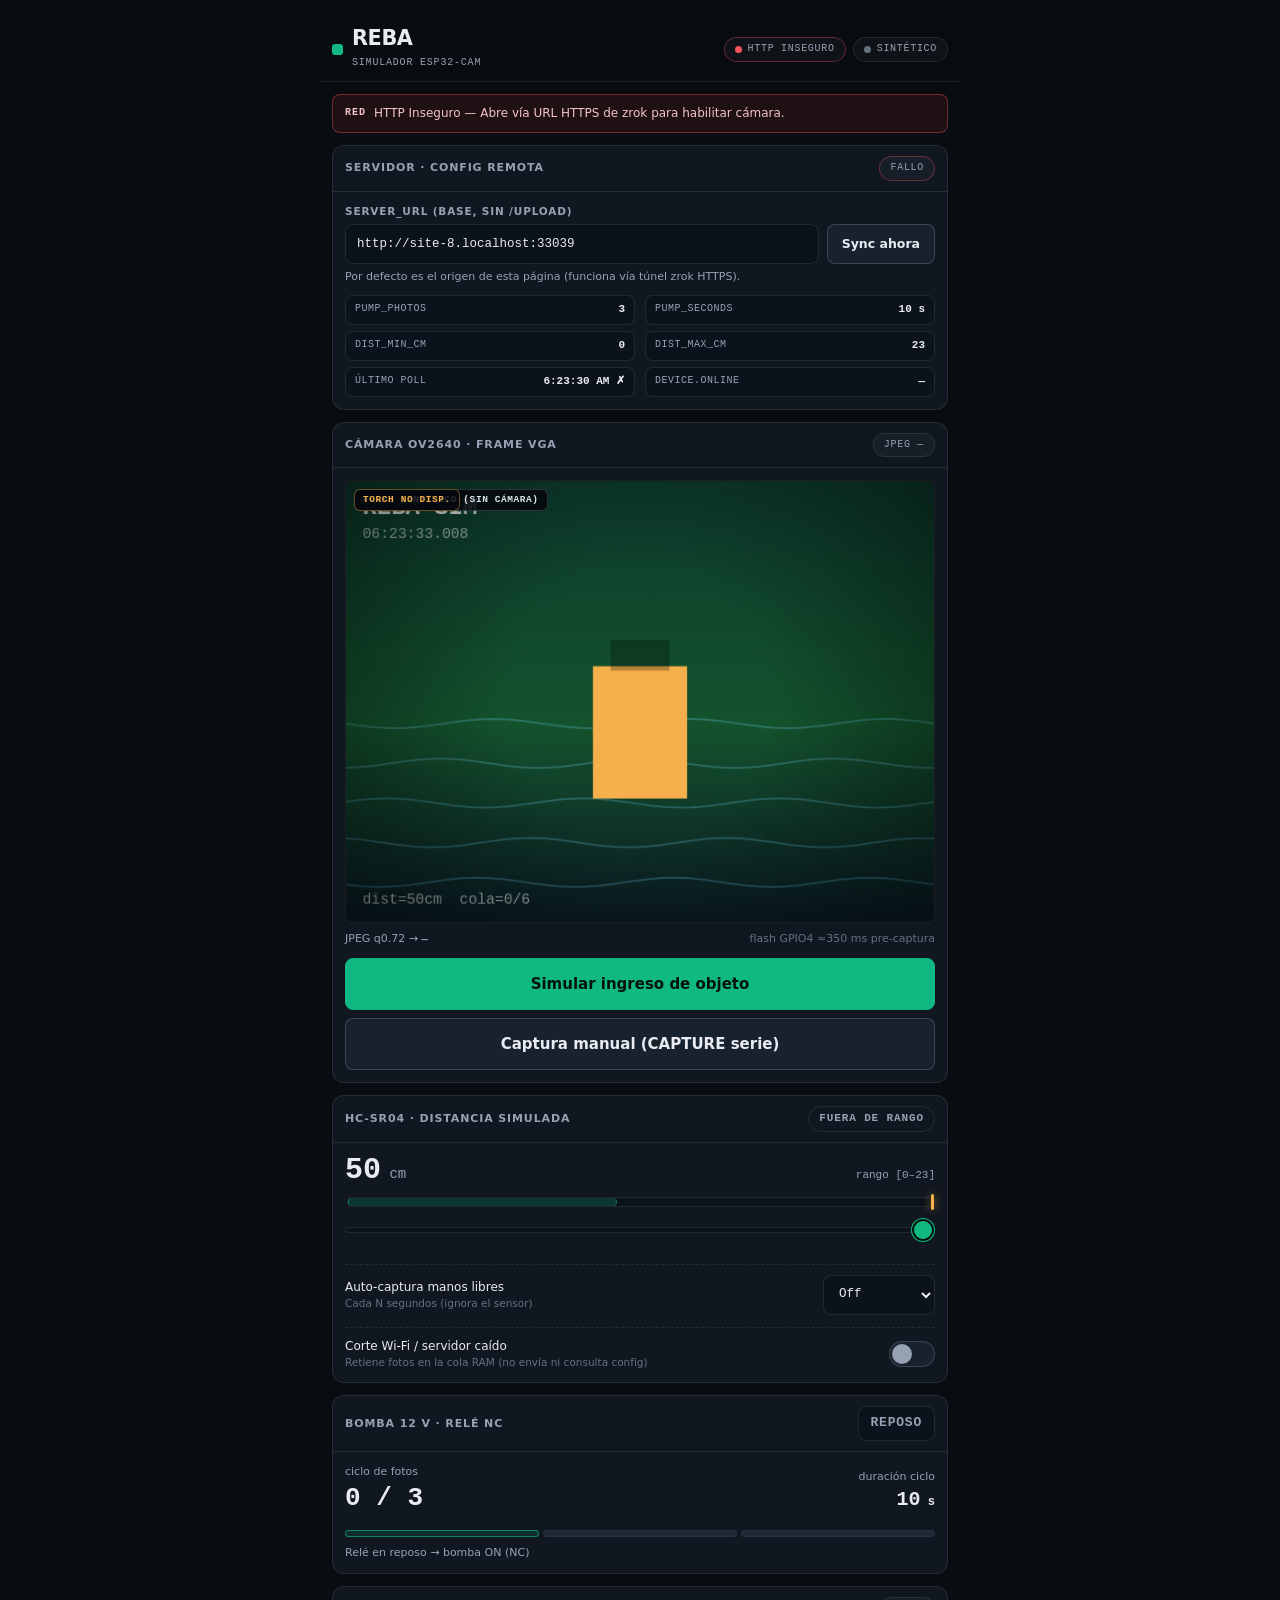
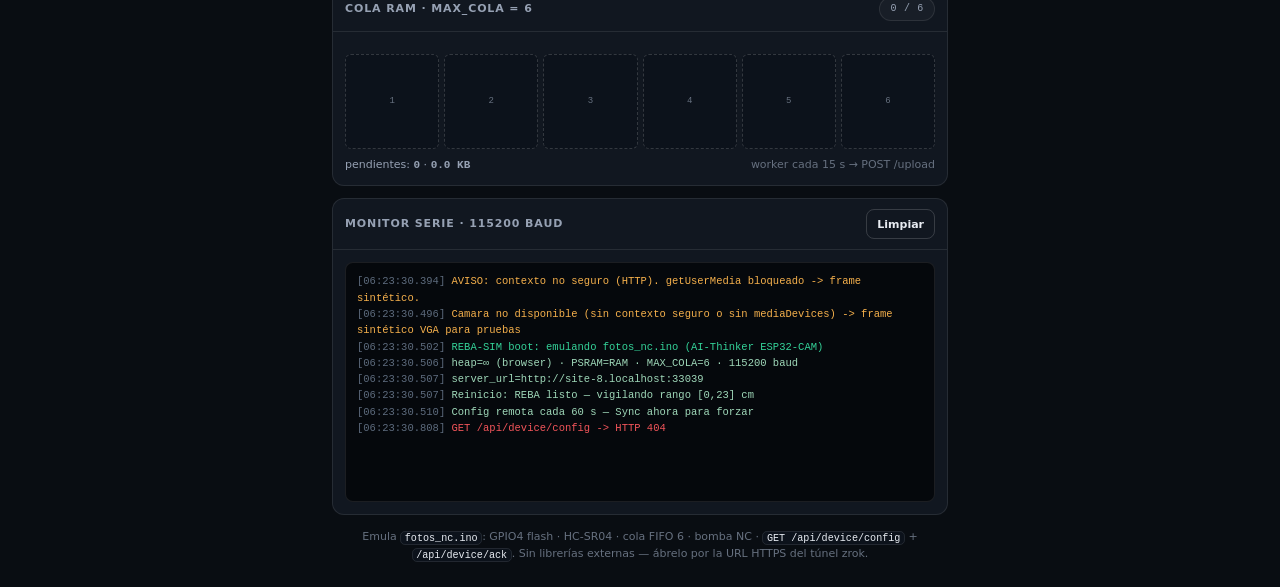
==== static/simulador_esp32.html @ 796a2714 "Migración cloudflared→zrok (URL fija reba-cam.shares.zrok.io) + simulador ESP32 móvil - tools/zrok_t" ====
<!DOCTYPE html>
<html lang="es">
<head>
<meta charset="utf-8" />
<meta name="viewport" content="width=device-width, initial-scale=1, viewport-fit=cover" />
<title>REBA — Simulador ESP32-CAM</title>
<meta name="description" content="Simulador web del nodo ESP32-CAM de REBA: cámara del celular, sensor ultrasónico, cola RAM, bomba y monitor serie — habla el mismo protocolo que fotos_nc.ino." />
<style>
@font-face {
  font-family: "Space Grotesk";
  font-style: normal;
  font-weight: 300 700;
  font-display: swap;
  src: url("/fonts/space-grotesk-var.woff2") format("woff2");
}
@font-face {
  font-family: "JetBrains Mono";
  font-style: normal;
  font-weight: 100 800;
  font-display: swap;
  src: url("/fonts/jetbrains-mono-var.woff2") format("woff2");
}
:root {
  --bg: #090d12;
  --inset: #0c121b;
  --surface: #111720;
  --raised: #18212e;
  --line: rgba(255, 255, 255, 0.09);
  --line-strong: rgba(255, 255, 255, 0.16);
  --text: #e8ecf2;
  --muted: #96a1b3;
  --faint: #66707f;
  --accent: #10b981;
  --accent-hi: #2bd9a8;
  --accent-ink: #04130d;
  --accent-soft: rgba(16, 185, 129, 0.12);
  --ok: #34d399;
  --warn: #f5b04c;
  --danger: #f2555a;
  --font-sans: "Space Grotesk", "Segoe UI", system-ui, sans-serif;
  --font-mono: "JetBrains Mono", ui-monospace, "Cascadia Mono", Consolas, monospace;
  --r-card: 12px;
  --r-ctl: 8px;
}
* { box-sizing: border-box; }
html { -webkit-text-size-adjust: 100%; }
body {
  margin: 0;
  min-height: 100vh;
  min-height: 100dvh;
  color: var(--text);
  font-family: var(--font-sans);
  font-size: 14px;
  line-height: 1.45;
  background: var(--bg);
  -webkit-font-smoothing: antialiased;
  overscroll-behavior-y: none;
}
.app { max-width: 640px; margin: 0 auto; padding: 12px 12px calc(28px + env(safe-area-inset-bottom, 0px)); }

/* ---------------------------------------------------------- header */
.topbar {
  position: sticky; top: 0; z-index: 50;
  display: flex; align-items: center; justify-content: space-between; gap: 10px;
  margin: 0 -12px 12px; padding: 10px 12px;
  background: rgba(9, 13, 18, 0.94);
  border-bottom: 1px solid var(--line);
}
.brand { display: flex; align-items: center; gap: 9px; min-width: 0; }
.brand-sigil { width: 11px; height: 11px; border-radius: 3px; background: var(--accent); flex: none; }
.brand-mark { font-weight: 700; font-size: 1.3rem; letter-spacing: -0.02em; line-height: 1; }
.brand-sub { font-family: var(--font-mono); font-size: 10px; color: var(--muted); letter-spacing: 0.08em; text-transform: uppercase; }
.topbar-right { display: flex; align-items: center; gap: 7px; }
.status-pill {
  display: inline-flex; align-items: center; gap: 6px;
  padding: 4px 10px; border: 1px solid var(--line); border-radius: 999px;
  background: rgba(255, 255, 255, 0.03);
  font-family: var(--font-mono); font-size: 10px; font-weight: 500;
  letter-spacing: 0.07em; text-transform: uppercase; color: var(--muted);
  white-space: nowrap; flex: none;
}
.status-dot { width: 7px; height: 7px; border-radius: 50%; background: var(--faint); flex: none; }
.status-pill.secure { border-color: rgba(52, 211, 153, 0.32); }
.status-pill.secure .status-dot { background: var(--ok); animation: pulse 2.2s ease-in-out infinite; }
.status-pill.insecure { border-color: rgba(242, 85, 90, 0.35); }
.status-pill.insecure .status-dot { background: var(--danger); }
@keyframes pulse { 0%,100% { box-shadow: 0 0 0 0 rgba(52,211,153,.45);} 50% { box-shadow: 0 0 0 6px rgba(52,211,153,0);} }

.net-banner {
  display: none; align-items: flex-start; gap: 8px;
  margin-bottom: 12px; padding: 10px 12px; border-radius: var(--r-ctl);
  font-size: 12px;
}
.net-banner.show { display: flex; }
.net-banner.secure { border: 1px solid rgba(52, 211, 153, 0.3); background: #0e1a15; color: #b8ecd9; }
.net-banner.insecure { border: 1px solid rgba(242, 85, 90, 0.4); background: #1f1013; color: #f3c4c6; }
.net-banner .nb-k { font-family: var(--font-mono); font-size: 10px; font-weight: 600; letter-spacing: 0.1em; text-transform: uppercase; flex: none; padding-top: 1px; }

/* ---------------------------------------------------------- cards */
.card {
  background: var(--surface); border: 1px solid var(--line);
  border-radius: var(--r-card); overflow: hidden; margin-bottom: 12px;
}
.card-header {
  display: flex; align-items: center; gap: 8px; flex-wrap: wrap;
  padding: 10px 12px; border-bottom: 1px solid var(--line);
}
.card-header h2 {
  flex: 1; margin: 0; font-size: 11px; font-weight: 600;
  letter-spacing: 0.08em; text-transform: uppercase; color: var(--muted);
}
.card-body { padding: 12px; }
.mono { font-family: var(--font-mono); }
.small { font-size: 11px; color: var(--muted); }
.faint { color: var(--faint); }

/* ---------------------------------------------------------- server */
.field { display: flex; flex-direction: column; gap: 5px; margin-bottom: 10px; }
.field-label { font-size: 10.5px; font-weight: 600; text-transform: uppercase; letter-spacing: 0.08em; color: var(--muted); }
input[type="text"], input[type="number"], select {
  width: 100%; height: 40px; padding: 0 11px;
  font-family: var(--font-mono); font-size: 12.5px; color: var(--text);
  background: var(--inset); border: 1px solid var(--line); border-radius: var(--r-ctl);
}
input:focus, select:focus { outline: none; border-color: rgba(16,185,129,.55); box-shadow: 0 0 0 3px rgba(16,185,129,.1); }
.url-row { display: flex; gap: 8px; }
.url-row input { flex: 1; min-width: 0; }
.btn {
  display: inline-flex; align-items: center; justify-content: center; gap: 6px;
  min-height: 40px; padding: 0 14px; border-radius: var(--r-ctl);
  border: 1px solid var(--line-strong); background: var(--raised); color: var(--text);
  font-family: var(--font-sans); font-size: 12.5px; font-weight: 600;
  cursor: pointer; white-space: nowrap; user-select: none;
}
.btn:active { transform: translateY(1px); }
.btn.primary { background: var(--accent); border-color: var(--accent); color: var(--accent-ink); }
.btn.primary:disabled { opacity: 0.45; cursor: not-allowed; }
.btn.ghost { background: transparent; }
.btn.big { width: 100%; min-height: 52px; font-size: 15px; margin-top: 10px; }
.kv-grid { display: grid; grid-template-columns: 1fr 1fr; gap: 6px 10px; margin-top: 4px; }
.kv { display: flex; justify-content: space-between; gap: 8px; padding: 6px 9px; border: 1px solid var(--line); border-radius: 7px; background: var(--inset); font-size: 11px; }
.kv .k { color: var(--muted); font-family: var(--font-mono); font-size: 10px; letter-spacing: 0.05em; text-transform: uppercase; }
.kv .v { font-family: var(--font-mono); font-weight: 600; color: var(--text); }

/* ---------------------------------------------------------- camera */
.cam-frame {
  position: relative; aspect-ratio: 4 / 3; border-radius: var(--r-ctl);
  overflow: hidden; background: #05080c; border: 1px solid var(--line);
}
.cam-frame video, .cam-frame .preview-canvas {
  position: absolute; inset: 0; width: 100%; height: 100%; object-fit: cover; display: block;
}
.cam-frame .preview-canvas { display: none; }
.cam-frame .preview-canvas.show { display: block; }
.cam-badge {
  position: absolute; top: 8px; left: 8px; z-index: 2;
  padding: 3px 8px; border-radius: 6px;
  background: rgba(5, 8, 12, 0.85); border: 1px solid var(--line-strong);
  color: #dce4ee; font-family: var(--font-mono); font-size: 9.5px; font-weight: 600;
  letter-spacing: 0.06em; text-transform: uppercase;
}
.cam-badge.warn { color: var(--warn); border-color: rgba(245,176,76,.4); }
.cam-meta { display: flex; justify-content: space-between; gap: 10px; margin-top: 8px; font-size: 11.5px; }
.flash-overlay {
  position: fixed; inset: 0; z-index: 90; pointer-events: none;
  background: radial-gradient(circle at 50% 30%, rgba(255,255,255,.95), rgba(255,255,255,.55) 60%, transparent);
  opacity: 0; transition: opacity .12s ease-out;
}
.flash-overlay.on { opacity: 1; transition: opacity .02s; }

/* ---------------------------------------------------------- sensor */
.dist-read { display: flex; align-items: baseline; justify-content: space-between; margin-bottom: 8px; }
.dist-val { font-family: var(--font-mono); font-size: 30px; font-weight: 600; font-variant-numeric: tabular-nums; line-height: 1; }
.dist-val small { font-size: 14px; color: var(--muted); font-weight: 500; }
.zone-badge { font-family: var(--font-mono); font-size: 11px; font-weight: 600; letter-spacing: 0.08em; text-transform: uppercase; padding: 4px 10px; border-radius: 999px; border: 1px solid var(--line); color: var(--muted); }
.zone-badge.inside { color: var(--accent-hi); border-color: rgba(16,185,129,.45); background: var(--accent-soft); }
.zone-bar { position: relative; height: 10px; border-radius: 5px; background: var(--inset); border: 1px solid var(--line); margin: 12px 2px 4px; }
.zone-fill { position: absolute; top: 0; bottom: 0; border-radius: 5px; background: rgba(16,185,129,.22); border-left: 1px solid rgba(16,185,129,.5); border-right: 1px solid rgba(16,185,129,.5); }
.zone-marker { position: absolute; top: -4px; bottom: -4px; width: 3px; border-radius: 2px; background: var(--warn); transition: left .08s linear; box-shadow: 0 0 8px rgba(245,176,76,.6); }
input[type="range"] { -webkit-appearance: none; appearance: none; width: 100%; height: 34px; background: transparent; margin: 2px 0 0; }
input[type="range"]::-webkit-slider-runnable-track { height: 6px; border-radius: 3px; background: var(--inset); border: 1px solid var(--line); }
input[type="range"]::-webkit-slider-thumb {
  -webkit-appearance: none; width: 22px; height: 22px; margin-top: -9px; border-radius: 50%;
  background: var(--accent); border: 2px solid #04130d; box-shadow: 0 0 0 1px var(--accent);
}
input[type="range"]::-moz-range-track { height: 6px; border-radius: 3px; background: var(--inset); border: 1px solid var(--line); }
input[type="range"]::-moz-range-thumb { width: 20px; height: 20px; border-radius: 50%; background: var(--accent); border: 2px solid #04130d; }
.switch-row { display: flex; align-items: center; justify-content: space-between; gap: 10px; margin-top: 12px; padding-top: 10px; border-top: 1px dashed var(--line); }
.switch-label { font-size: 12px; color: var(--text); }
.switch-label small { display: block; color: var(--faint); font-size: 10.5px; }
.switch { position: relative; width: 46px; height: 26px; flex: none; }
.switch input { opacity: 0; width: 0; height: 0; position: absolute; }
.switch .track {
  position: absolute; inset: 0; border-radius: 999px; background: var(--raised);
  border: 1px solid var(--line-strong); transition: background .18s;
}
.switch .track::after {
  content: ""; position: absolute; top: 2px; left: 2px; width: 20px; height: 20px;
  border-radius: 50%; background: var(--muted); transition: transform .18s, background .18s;
}
.switch input:checked + .track { background: rgba(242,85,90,.25); border-color: rgba(242,85,90,.5); }
.switch input:checked + .track::after { transform: translateX(20px); background: var(--danger); }

/* ---------------------------------------------------------- bomba */
.pump-big { display: flex; align-items: center; justify-content: space-between; gap: 10px; }
.pump-state {
  font-family: var(--font-mono); font-size: 13px; font-weight: 700; letter-spacing: 0.06em;
  text-transform: uppercase; padding: 7px 12px; border-radius: 8px;
  border: 1px solid var(--line); color: var(--muted); background: var(--inset);
}
.pump-state.on { color: #ffd9a8; border-color: rgba(245,176,76,.55); background: #241a0e; animation: pumpBlink 1s steps(2) infinite; }
@keyframes pumpBlink { 50% { box-shadow: 0 0 14px rgba(245,176,76,.35); } }
.seg-bar { display: flex; gap: 4px; height: 7px; margin-top: 12px; }
.seg { flex: 1; border-radius: 4px; background: #1e2937; border: 1px solid rgba(255,255,255,.04); transition: background .25s; }
.seg.on { background: var(--accent); border-color: transparent; }
.seg.next { border-color: rgba(16,185,129,.65); background: rgba(16,185,129,.14); }
.pump-count { font-family: var(--font-mono); font-size: 26px; font-weight: 600; font-variant-numeric: tabular-nums; }

/* ---------------------------------------------------------- cola */
.queue-items { display: flex; gap: 5px; margin-top: 10px; }
.queue-slot {
  flex: 1; aspect-ratio: 1; border-radius: 6px; border: 1px dashed var(--line-strong);
  display: grid; place-items: center; font-family: var(--font-mono); font-size: 9px; color: var(--faint);
  background: var(--inset); overflow: hidden; position: relative;
}
.queue-slot.full { border-style: solid; border-color: rgba(16,185,129,.4); }
.queue-slot img { position: absolute; inset: 0; width: 100%; height: 100%; object-fit: cover; }
.queue-slot .q-age { position: absolute; bottom: 1px; right: 3px; font-size: 8px; color: #cfe3d8; text-shadow: 0 1px 2px #000; }

/* ---------------------------------------------------------- consola */
.console-card { margin-bottom: 0; }
.console {
  background: #05080c; border: 1px solid var(--line); border-radius: var(--r-ctl);
  font-family: var(--font-mono); font-size: 10.5px; line-height: 1.55;
  color: #9fd8b9; padding: 10px 11px; height: 240px; overflow-y: auto;
  white-space: pre-wrap; word-break: break-word;
}
.console .t { color: #5d6b7d; }
.console .warn { color: var(--warn); }
.console .err { color: var(--danger); }
.console .ok { color: var(--ok); }
.console::-webkit-scrollbar { width: 6px; }
.console::-webkit-scrollbar-thumb { background: rgba(255,255,255,.14); border-radius: 3px; }
.footer-note { margin: 14px 4px 0; font-size: 11px; color: var(--faint); text-align: center; }
code { font-family: var(--font-mono); font-size: .92em; color: var(--text); background: var(--inset); border: 1px solid var(--line); border-radius: 5px; padding: .05em .35em; }
@media (min-width: 700px) {
  .app { padding-top: 18px; }
}
</style>
</head>
<body>
<div class="app">

  <header class="topbar">
    <div class="brand">
      <span class="brand-sigil" aria-hidden="true"></span>
      <span>
        <span class="brand-mark">REBA</span><br />
        <span class="brand-sub">Simulador ESP32-CAM</span>
      </span>
    </div>
    <div class="topbar-right">
      <div id="netPill" class="status-pill insecure" title="Contexto seguro para cámara (HTTPS/localhost)">
        <span class="status-dot" aria-hidden="true"></span>
        <span id="netPillText">HTTP</span>
      </div>
      <div id="camPill" class="status-pill offline" title="Estado de la cámara">
        <span class="status-dot" aria-hidden="true"></span>
        <span id="camPillText">CÁMARA —</span>
      </div>
    </div>
  </header>

  <div id="netBanner" class="net-banner insecure" role="alert">
    <span class="nb-k">Red</span>
    <span id="netBannerText"></span>
  </div>

  <main>
    <!-- ======================= SERVIDOR / CONFIG ======================= -->
    <section class="card">
      <div class="card-header">
        <h2>Servidor · Config remota</h2>
        <span id="pollPill" class="status-pill">SIN POLL</span>
      </div>
      <div class="card-body">
        <div class="field">
          <label class="field-label" for="serverUrl">server_url (base, sin /upload)</label>
          <div class="url-row">
            <input type="text" id="serverUrl" inputmode="url" autocomplete="off" spellcheck="false" />
            <button type="button" id="btnSync" class="btn">Sync ahora</button>
          </div>
          <span class="small">Por defecto es el origen de esta página (funciona vía túnel zrok HTTPS).</span>
        </div>
        <div class="kv-grid" id="cfgGrid">
          <div class="kv"><span class="k">pump_photos</span><span class="v" id="cfgPumpPhotos">3</span></div>
          <div class="kv"><span class="k">pump_seconds</span><span class="v" id="cfgPumpSeconds">10 s</span></div>
          <div class="kv"><span class="k">dist_min_cm</span><span class="v" id="cfgDistMin">0</span></div>
          <div class="kv"><span class="k">dist_max_cm</span><span class="v" id="cfgDistMax">23</span></div>
          <div class="kv"><span class="k">último poll</span><span class="v" id="cfgLastPoll">—</span></div>
          <div class="kv"><span class="k">device.online</span><span class="v" id="cfgOnline">—</span></div>
        </div>
      </div>
    </section>

    <!-- ======================= CÁMARA ======================= -->
    <section class="card">
      <div class="card-header">
        <h2>Cámara OV2640 · frame VGA</h2>
        <span class="status-pill" id="jpegPill">JPEG —</span>
      </div>
      <div class="card-body">
        <div class="cam-frame">
          <video id="cam" autoplay playsinline muted hidden></video>
          <canvas id="cv" class="preview-canvas" width="640" height="480"></canvas>
          <span class="cam-badge" id="camBadge">OV2640 · 640×480</span>
          <span class="cam-badge warn" id="torchBadge" hidden>Torch no disp.</span>
        </div>
        <div class="cam-meta">
          <span class="small">JPEG q0.72 → <strong id="lastSize" class="mono">—</strong></span>
          <span class="small faint">flash GPIO4 ≈350 ms pre-captura</span>
        </div>
        <button type="button" id="btnCapture" class="btn primary big">Simular ingreso de objeto</button>
        <button type="button" id="btnManual" class="btn big" style="margin-top:8px">Captura manual (CAPTURE serie)</button>
      </div>
    </section>

    <!-- ======================= SENSOR ======================= -->
    <section class="card">
      <div class="card-header">
        <h2>HC-SR04 · distancia simulada</h2>
        <span class="zone-badge" id="zoneBadge">FUERA DE RANGO</span>
      </div>
      <div class="card-body">
        <div class="dist-read">
          <span class="dist-val"><span id="distVal">50</span><small> cm</small></span>
          <span class="small mono" id="distRangeTxt">rango [0–23]</span>
        </div>
        <div class="zone-bar" aria-hidden="true">
          <div class="zone-fill" id="zoneFill"></div>
          <div class="zone-marker" id="zoneMarker"></div>
        </div>
        <input type="range" id="distSlider" min="0" max="50" step="1" value="50"
               aria-label="Distancia simulada del objeto en cm" />
        <div class="switch-row">
          <label class="switch-label" for="autoSel">
            Auto-captura manos libres
            <small>Cada N segundos (ignora el sensor)</small>
          </label>
          <select id="autoSel" style="width:auto;min-width:110px">
            <option value="0" selected>Off</option>
            <option value="5">cada 5 s</option>
            <option value="15">cada 15 s</option>
            <option value="30">cada 30 s</option>
          </select>
        </div>
        <div class="switch-row">
          <label class="switch-label" for="wifiSw">
            Corte Wi-Fi / servidor caído
            <small>Retiene fotos en la cola RAM (no envía ni consulta config)</small>
          </label>
          <label class="switch" title="Simular corte">
            <input type="checkbox" id="wifiSw" />
            <span class="track"></span>
          </label>
        </div>
      </div>
    </section>

    <!-- ======================= BOMBA ======================= -->
    <section class="card">
      <div class="card-header">
        <h2>Bomba 12 V · relé NC</h2>
        <span class="pump-state" id="pumpState">REPOSO</span>
      </div>
      <div class="card-body">
        <div class="pump-big">
          <div>
            <div class="small">ciclo de fotos</div>
            <div class="pump-count"><span id="pumpCount">0</span> / <span id="pumpTotal">3</span></div>
          </div>
          <div style="text-align:right">
            <div class="small">duración ciclo</div>
            <div class="pump-count" style="font-size:20px"><span id="pumpSecs">10</span><small class="mono" style="font-size:12px"> s</small></div>
          </div>
        </div>
        <div class="seg-bar" id="pumpSegs"></div>
        <div class="cam-meta" style="margin-top:8px">
          <span class="small" id="pumpTimerTxt">Relé en reposo → bomba ON (NC)</span>
          <span class="small faint mono" id="pumpCmdTxt"></span>
        </div>
      </div>
    </section>

    <!-- ======================= COLA ======================= -->
    <section class="card">
      <div class="card-header">
        <h2>Cola RAM · MAX_COLA = 6</h2>
        <span class="status-pill" id="queuePill">0 / 6</span>
      </div>
      <div class="card-body">
        <div class="queue-items" id="queueItems"></div>
        <div class="cam-meta" style="margin-top:8px">
          <span class="small">pendientes: <strong id="queueCount" class="mono">0</strong> · <strong id="queueKB" class="mono">0 KB</strong></span>
          <span class="small faint">worker cada 15 s → POST /upload</span>
        </div>
      </div>
    </section>

    <!-- ======================= CONSOLA ======================= -->
    <section class="card console-card">
      <div class="card-header">
        <h2>Monitor serie · 115200 baud</h2>
        <button type="button" id="btnClear" class="btn ghost" style="min-height:30px;padding:0 10px;font-size:11px">Limpiar</button>
      </div>
      <div class="card-body">
        <div class="console" id="console" aria-live="polite"></div>
      </div>
    </section>
  </main>

  <p class="footer-note">
    Emula <code>fotos_nc.ino</code>: GPIO4 flash · HC-SR04 · cola FIFO 6 ·
    bomba NC · <code>GET /api/device/config</code> + <code>/api/device/ack</code>.
    Sin librerías externas — ábrelo por la URL HTTPS del túnel zrok.
  </p>
</div>

<div class="flash-overlay" id="flashFx"></div>

<script>
'use strict';
/* ================================================================
 * REBA — Simulador del nodo ESP32-CAM (fotos_nc.ino)
 * Replica el comportamiento del firmware en el navegador:
 *  - sensor ultrasónico simulado por slider (rango dist_min..dist_max)
 *  - captura VGA 640x480 -> JPEG q0.72 (como el frame OV2640)
 *  - flash GPIO4 -> torch del celular (~350 ms) con destello de respaldo
 *  - cola circular en RAM (MAX_COLA=6), FIFO, descarta la más vieja
 *  - worker de envío cada 15 s -> POST /upload (X-Evento: ingreso)
 *  - bomba 12 V con relé NC: cuenta fotos -> ON pump_seconds
 *  - config remota: GET /api/device/config (60 s) + pump_cmd + ack
 * ================================================================ */

const MAX_COLA = 6;
const REINTENTO_ENVIO_MS = 15000;
const POLL_CONFIG_MS = 60000;
const FLASH_PREVIO_MS = 350;
const DEBOUNCE_MS = 2500;          // plan: debounce de ingreso 2.5 s
const VGA_W = 640, VGA_H = 480;
const JPEG_QUALITY = 0.72;

const $ = (id) => document.getElementById(id);
const cv = $('cv');
const ctx2d = cv.getContext('2d');
const video = $('cam');
const consoleEl = $('console');
const flashFx = $('flashFx');

const state = {
  serverUrl: '',
  stream: null,
  track: null,
  camOk: false,
  torchOk: false,
  queue: [],                    // {blob, size, ts, intentos}
  fotosTomadas: 0,
  pumpPhotos: 3,
  pumpSeconds: 10,
  distMin: 0,
  distMax: 23,
  distActual: 50,
  enZona: false,
  armed: true,
  debounceTimer: null,
  wifiDown: false,
  pumpOn: false,
  pumpEndsAt: 0,
  pumpManual: false,
  lastPumpCmdId: 0,
  sendBusy: false,
  autoTimer: null,
  lastPoll: null,               // {ok, info, ts}
  secure: false,
};

/* ------------------------------------------------------------ utils */
function sleep(ms) { return new Promise((r) => setTimeout(r, ms)); }

/* fetch con timeout — evita que una conexión colgada deje sendBusy trabado
 * (equivalente al HTTPClient timeout del firmware: 15 s upload / 8-10 s config) */
async function fetchT(url, opts, ms) {
  const ctrl = new AbortController();
  const t = setTimeout(() => ctrl.abort(), ms);
  try {
    return await fetch(url, Object.assign({}, opts, { signal: ctrl.signal }));
  } finally {
    clearTimeout(t);
  }
}

function tsNow() {
  const d = new Date();
  const p = (n, w) => String(n).padStart(w || 2, '0');
  return `${p(d.getHours())}:${p(d.getMinutes())}:${p(d.getSeconds())}.${p(d.getMilliseconds(), 3)}`;
}

function log(msg, cls) {
  const div = document.createElement('div');
  if (cls) div.className = cls;
  div.innerHTML = `<span class="t">[${tsNow()}]</span> ${escapeHtml(msg)}`;
  consoleEl.appendChild(div);
  while (consoleEl.children.length > 400) consoleEl.removeChild(consoleEl.firstChild);
  consoleEl.scrollTop = consoleEl.scrollHeight;
}
function escapeHtml(s) {
  return String(s).replace(/[&<>"']/g, (c) => ({ '&': '&amp;', '<': '&lt;', '>': '&gt;', '"': '&quot;', "'": '&#39;' }[c]));
}
function kb(bytes) { return (bytes / 1024).toFixed(1) + ' KB'; }

function normalizeServerUrl(u) {
  u = (u || '').trim();
  while (u.endsWith('/')) u = u.slice(0, -1);
  return u;
}

/* ------------------------------------------------------------ red / contexto seguro */
function checkSecureContext() {
  const proto = location.protocol;
  const host = location.hostname;
  const local = host === 'localhost' || host === '127.0.0.1' || host === '::1' || host.endsWith('.local');
  state.secure = (proto === 'https:') || local;
  const pill = $('netPill'), txt = $('netPillText'), ban = $('netBanner'), banTxt = $('netBannerText');
  if (state.secure) {
    pill.className = 'status-pill secure';
    txt.textContent = (proto === 'https:' ? 'HTTPS' : 'LOCAL') + ' · seguro';
    ban.className = 'net-banner secure show';
    banTxt.textContent = proto === 'https:'
      ? 'HTTPS · Contexto seguro (zrok / Localhost) — Cámara habilitada.'
      : 'Localhost/LAN · Contexto seguro — Cámara habilitada.';
  } else {
    pill.className = 'status-pill insecure';
    txt.textContent = 'HTTP inseguro';
    ban.className = 'net-banner insecure show';
    banTxt.textContent = 'HTTP Inseguro — Abre vía URL HTTPS de zrok para habilitar cámara.';
    log('AVISO: contexto no seguro (HTTP). getUserMedia bloqueado -> frame sintético.', 'warn');
  }
}

/* ------------------------------------------------------------ cámara */
async function initCamera() {
  if (!state.secure || !navigator.mediaDevices || !navigator.mediaDevices.getUserMedia) {
    enterSynthetic('sin contexto seguro o sin mediaDevices');
    return;
  }
  try {
    state.stream = await navigator.mediaDevices.getUserMedia({
      video: {
        facingMode: { ideal: 'environment' },
        width: { ideal: VGA_W },
        height: { ideal: VGA_H },
      },
      audio: false,
    });
    state.track = state.stream.getVideoTracks()[0] || null;
    video.srcObject = state.stream;
    await video.play().catch(() => {});
    state.camOk = true;
    video.hidden = false;
    cv.classList.remove('show');
    setCamPill('OK · trasera', false);
    $('camBadge').textContent = 'OV2640 · 640×480 · trasera';
    log('Camara OK: sensor trasero (facingMode=environment), preview activo', 'ok');
    try {
      const caps = state.track && state.track.getCapabilities ? state.track.getCapabilities() : {};
      state.torchOk = !!(caps && caps.torch);
      if (!state.torchOk) $('torchBadge').hidden = false;
      log('Torch (flash LED): ' + (state.torchOk ? 'soportado' : 'NO soportado -> destello visual'), 'warn');
    } catch (e) {
      state.torchOk = false;
      $('torchBadge').hidden = false;
    }
  } catch (e) {
    enterSynthetic('getUserMedia: ' + (e && e.name ? e.name : e));
  }
}

function enterSynthetic(reason) {
  state.camOk = false;
  video.hidden = true;
  cv.classList.add('show');
  setCamPill('SINTÉTICO', true);
  $('camBadge').textContent = 'FRAME SINTÉTICO (sin cámara)';
  $('torchBadge').hidden = false;
  log('Camara no disponible (' + reason + ') -> frame sintético VGA para pruebas', 'warn');
}

function setCamPill(txt, warn) {
  const p = $('camPill');
  p.className = 'status-pill ' + (warn ? 'offline' : 'secure');
  $('camPillText').textContent = txt;
}

/* Dibuja el "mundo" sintético cuando no hay cámara real */
function drawSynthetic(c) {
  const w = VGA_W, h = VGA_H;
  const g = c.createLinearGradient(0, 0, 0, h);
  g.addColorStop(0, '#0d3b2e');
  g.addColorStop(0.55, '#14532d');
  g.addColorStop(1, '#0a1a24');
  c.fillStyle = g;
  c.fillRect(0, 0, w, h);
  // "agua" con ondas
  c.strokeStyle = 'rgba(120,220,255,0.25)';
  c.lineWidth = 2;
  for (let i = 0; i < 5; i++) {
    c.beginPath();
    const y = h * (0.55 + i * 0.09);
    for (let x = 0; x <= w; x += 8) {
      const yy = y + Math.sin(x / 34 + i * 1.7) * 5;
      x === 0 ? c.moveTo(x, yy) : c.lineTo(x, yy);
    }
    c.stroke();
  }
  // objeto de prueba (rectángulo tipo botella)
  c.fillStyle = '#f5b04c';
  c.fillRect(w * 0.42, h * 0.42, w * 0.16, h * 0.3);
  c.fillStyle = 'rgba(0,0,0,0.25)';
  c.fillRect(w * 0.45, h * 0.36, w * 0.1, h * 0.07);
  // etiquetas
  c.fillStyle = 'rgba(255,255,255,0.85)';
  c.font = 'bold 26px monospace';
  c.fillText('REBA SIM', 18, 36);
  c.font = '16px monospace';
  c.fillStyle = 'rgba(255,255,255,0.6)';
  c.fillText(tsNow(), 18, 62);
  c.fillText('dist=' + state.distActual.toFixed(0) + 'cm  cola=' + state.queue.length + '/6', 18, h - 20);
  // viñeta
  const v = c.createRadialGradient(w/2, h/2, h*0.3, w/2, h/2, h*0.85);
  v.addColorStop(0, 'rgba(0,0,0,0)');
  v.addColorStop(1, 'rgba(0,0,0,0.45)');
  c.fillStyle = v;
  c.fillRect(0, 0, w, h);
}

/* Frame -> JPEG 640x480 q0.72 (equivalente al frame OV2640) */
function frameToJpegBlob() {
  return new Promise((resolve) => {
    if (state.camOk && video.videoWidth > 0) {
      ctx2d.drawImage(video, 0, 0, VGA_W, VGA_H);
    } else {
      drawSynthetic(ctx2d);
    }
    cv.toBlob((b) => resolve(b), 'image/jpeg', JPEG_QUALITY);
  });
}

/* Flash GPIO4 -> torch del celular; destello visual si no hay torch */
async function flashOn() {
  if (state.torchOk && state.track) {
    try {
      await state.track.applyConstraints({ advanced: [{ torch: true }] });
      $('torchBadge').textContent = 'TORCH ON';
      $('torchBadge').hidden = false;
      return true;
    } catch (e) {
      log('torch applyConstraints fallo: ' + (e && e.message ? e.message : e), 'warn');
    }
  }
  flashFx.classList.add('on');
  return false;
}
async function flashOff() {
  if (state.torchOk && state.track) {
    try { await state.track.applyConstraints({ advanced: [{ torch: false }] }); } catch (e) {}
    $('torchBadge').hidden = true;   // torch funciona: el badge vuelve a ocultarse
  } else {
    flashFx.classList.remove('on');
  }
}

/* ------------------------------------------------------------ cola RAM */
function encolar(blob) {
  if (state.queue.length >= MAX_COLA) {
    const vieja = state.queue.shift();
    log('Cola llena: se descarto la foto mas vieja (' + kb(vieja.size) + ')', 'warn');
  }
  state.queue.push({ blob, size: blob.size, ts: Date.now(), intentos: 0 });
  updateQueueUI();
}

async function subirFoto(item) {
  const t0 = performance.now();
  try {
    const resp = await fetchT(state.serverUrl + '/upload', {
      method: 'POST',
      headers: {
        'Content-Type': 'image/jpeg',
        'X-Evento': 'ingreso',
        'skip_zrok_interstitial': 'true',
      },
      body: item.blob,
    }, 15000);                                   // timeout = REINTENTO_ENVIO_MS del firmware
    return {
      ok: resp.ok,
      status: resp.status,
      ms: Math.round(performance.now() - t0),
      permanente: resp.status >= 400 && resp.status < 500,
    };
  } catch (e) {
    return { ok: false, status: 0, ms: Math.round(performance.now() - t0), permanente: false };
  }
}

async function colaEnviar() {
  if (state.sendBusy) return;
  if (state.wifiDown) {
    if (state.queue.length) log('Sin WiFi/servidor: ' + state.queue.length + ' foto(s) retenida(s) en RAM', 'warn');
    return;
  }
  state.sendBusy = true;
  try {
    while (state.queue.length > 0) {
      if (state.wifiDown || state.pumpOn) break;   // firmware bloquea loop() durante la bomba
      const item = state.queue[0];
      const r = await subirFoto(item);
      item.intentos++;
      if (r.ok) {
        state.queue.shift();
        log('Foto enviada (' + kb(item.size) + ') -> HTTP ' + r.status + ' (' + r.ms + ' ms)', 'ok');
        updateQueueUI();
        continue;
      }
      if (r.permanente) {
        state.queue.shift();
        log('Foto descartada (HTTP ' + r.status + ', intento ' + item.intentos + ')', 'err');
        updateQueueUI();
        continue;
      }
      log('Fallo envio (HTTP ' + (r.status || 'red') + ') — reintento en ' + (REINTENTO_ENVIO_MS / 1000) + ' s. Pendientes: ' + state.queue.length, 'warn');
      break;
    }
  } finally {
    state.sendBusy = false;
  }
}

/* ------------------------------------------------------------ captura */
async function capturarFoto(origen) {
  if (state.pumpOn) {
    log('Captura en pausa: bomba activa (' + Math.max(0, Math.ceil((state.pumpEndsAt - Date.now()) / 1000)) + ' s restantes)', 'warn');
    return false;
  }
  const hadTorch = await flashOn();
  await sleep(FLASH_PREVIO_MS);              // flash previo a la captura
  const blob = await frameToJpegBlob();
  await flashOff();
  if (!blob) { log('Error: no se pudo generar el JPEG', 'err'); return false; }

  encolar(blob);
  state.fotosTomadas++;
  $('lastSize').textContent = kb(blob.size);
  $('jpegPill').textContent = kb(blob.size);
  log('>> Foto tomada ' + kb(blob.size) + ' (' + origen + ') — ciclo bomba ' + state.fotosTomadas + '/' + state.pumpPhotos);
  updatePumpUI();

  colaEnviar();                              // intento inmediato, como el firmware

  if (state.fotosTomadas >= state.pumpPhotos) {
    correrBomba(state.pumpSeconds, false);   // ciclo automático
  }
  return true;
}

/* ------------------------------------------------------------ bomba */
function correrBomba(segs, manual) {
  state.pumpOn = true;
  state.pumpManual = manual;
  state.pumpEndsAt = Date.now() + segs * 1000;
  if (manual) {
    log('Bomba MANUAL ' + segs + ' s via pump_cmd (cmd ' + state.lastPumpCmdId + ')', 'warn');
  } else {
    log('Bomba ENCENDIDA ' + segs + ' s tras ' + state.pumpPhotos + ' fotos (Relé NC: bomba ON)', 'warn');
    state.fotosTomadas = 0;                  // correrBomba() del firmware
    state.armed = false;
    if (state.debounceTimer) { clearTimeout(state.debounceTimer); state.debounceTimer = null; }
    log('Sensor en pausa durante la bomba (loop() bloqueante, como el firmware)');
  }
  updatePumpUI();
}

function bombaApagar() {
  if (!state.pumpOn) return;
  state.pumpOn = false;
  state.pumpManual = false;
  log('Bomba APAGADA (relé vuelve a reposo)');
  updatePumpUI();
  colaEnviar();                                 // el loop() reanuda el drenaje de la cola
  evaluarDistancia();                           // y reevalúa el sensor
}

/* ------------------------------------------------------------ sensor ultrasónico simulado */
function enZonaActual() {
  const d = state.distActual;
  return d >= 1 && d >= state.distMin && d <= state.distMax;
}

function evaluarDistancia() {
  const enZona = enZonaActual();
  state.enZona = enZona;
  updateSensorUI();
  if (state.pumpOn) return;                  // loop() del firmware está bloqueado
  if (!state.armed) {
    if (!enZona) state.armed = true;         // rearma: el objeto debe salir del rango
    return;
  }
  if (enZona && !state.debounceTimer) {
    state.debounceTimer = setTimeout(() => {
      state.debounceTimer = null;
      state.armed = false;
      log('>> Ingreso de objeto detectado (dist ' + state.distActual.toFixed(0) + ' cm en [' + state.distMin + ',' + state.distMax + '])');
      capturarFoto('sensor HC-SR04');
    }, DEBOUNCE_MS);
    log('Objeto en rango — captura en ' + (DEBOUNCE_MS / 1000) + ' s (debounce)...');
  } else if (!enZona && state.debounceTimer) {
    clearTimeout(state.debounceTimer);
    state.debounceTimer = null;
    log('Objeto salió del rango — captura cancelada');
  }
}

/* ------------------------------------------------------------ config remota */
function parseConfigBody(text) {
  const out = {};
  for (const raw of text.split('\n')) {
    const line = raw.trim();
    if (!line || line[0] === '#') continue;
    const eq = line.indexOf('=');
    if (eq <= 0) continue;
    out[line.slice(0, eq).trim()] = line.slice(eq + 1).trim();
  }
  return out;
}

function aplicarConfigRemota(cfg) {
  // Mismas claves que aplicarClaveRemota() del firmware
  if ('pump_photos' in cfg) {
    const v = parseInt(cfg.pump_photos, 10);
    if (v >= 1 && v <= 50) { state.pumpPhotos = v; log('Config: fotos para bomba = ' + v); updatePumpUI(); }
    else log('Config: pump_photos rechazada (' + cfg.pump_photos + ')', 'warn');
  }
  if ('pump_seconds' in cfg) {
    const v = parseInt(cfg.pump_seconds, 10);
    if (v >= 1 && v <= 300) { state.pumpSeconds = v; log('Config: bomba segundos = ' + v); updatePumpUI(); }
    else log('Config: pump_seconds rechazada (' + cfg.pump_seconds + ')', 'warn');
  }
  if ('dist_min_cm' in cfg) {
    const v = parseFloat(cfg.dist_min_cm);
    if (!isNaN(v) && v >= 0 && v < state.distMax) { state.distMin = v; log('Config: dist_min_cm = ' + v); updateSensorUI(); }
    else log('Config: dist_min_cm rechazada (' + cfg.dist_min_cm + ')', 'warn');
  }
  if ('dist_max_cm' in cfg) {
    const v = parseFloat(cfg.dist_max_cm);
    if (!isNaN(v) && v > state.distMin) { state.distMax = v; log('Config: dist_max_cm = ' + v); updateSensorUI(); }
    else log('Config: dist_max_cm rechazada (' + cfg.dist_max_cm + ')', 'warn');
  }
  if ('dist_min_cm' in cfg || 'dist_max_cm' in cfg) evaluarDistancia();
  if (state.distMin >= state.distMax) {          // firmware: NVS incoherente -> defaults
    state.distMin = 0; state.distMax = 23;
    log('Config: rango incoherente -> defaults 0-23 cm', 'warn');
    updateSensorUI();
    evaluarDistancia();
  }
  if ('pump_cmd' in cfg) {
    // "<unix_ts>:<segundos>" — comando de un solo uso, con ack
    const parts = String(cfg.pump_cmd).split(':');
    if (parts.length === 2) {
      const id = parseInt(parts[0], 10);
      const secs = parseInt(parts[1], 10);
      if (!isNaN(id) && !isNaN(secs) && id > state.lastPumpCmdId && secs >= 1 && secs <= 300) {
        state.lastPumpCmdId = id;
        log('Cmd bomba pendiente: id=' + id + ' ' + secs + 's');
        correrBomba(secs, true);
        ackPumpCmd(id);
      } else {
        log('Config: pump_cmd rechazada/duplicada (' + cfg.pump_cmd + ')', 'warn');
      }
    }
  }
  if ('wifi_ssid' in cfg || 'wifi_pass' in cfg || 'server_url' in cfg) {
    log('Config: claves de red recibidas (no aplicables en el simulador web)');
  }
}

async function ackPumpCmd(cmdId) {
  try {
    const resp = await fetchT(state.serverUrl + '/api/device/ack', {
      method: 'POST',
      headers: { 'Content-Type': 'application/json', 'skip_zrok_interstitial': 'true' },
      body: JSON.stringify({ cmd_id: cmdId }),
    }, 10000);
    log('Ack bomba cmd ' + cmdId + ' -> HTTP ' + resp.status, resp.ok ? 'ok' : 'warn');
  } catch (e) {
    log('Ack bomba cmd ' + cmdId + ' -> sin respuesta (el TTL del server lo expirará)', 'warn');
  }
}

async function pollConfig() {
  if (state.wifiDown) { log('Poll config omitido: WiFi caído (simulado)', 'warn'); return; }
  if (!state.serverUrl) { log('server_url vacío — config no consultada', 'warn'); return; }
  const t0 = performance.now();
  try {
    const resp = await fetchT(state.serverUrl + '/api/device/config', {
      headers: { 'skip_zrok_interstitial': 'true' },
    }, 10000);
    const ms = Math.round(performance.now() - t0);
    if (resp.ok) {
      const text = await resp.text();
      const cfg = parseConfigBody(text);
      const n = Object.keys(cfg).length;
      aplicarConfigRemota(cfg);
      state.lastPoll = { ok: true, info: 'HTTP ' + resp.status + ' · ' + ms + ' ms', ts: Date.now() };
      log('GET /api/device/config -> 200 (' + n + ' clave(s), ' + ms + ' ms)', 'ok');
    } else {
      state.lastPoll = { ok: false, info: 'HTTP ' + resp.status, ts: Date.now() };
      log('GET /api/device/config -> HTTP ' + resp.status, 'err');
    }
  } catch (e) {
    state.lastPoll = { ok: false, info: 'sin respuesta', ts: Date.now() };
    log('GET /api/device/config -> servidor inalcanzable', 'err');
  }
  updateServerUI();
}

/* ------------------------------------------------------------ UI */
function updateServerUI() {
  $('cfgLastPoll').textContent = state.lastPoll
    ? new Date(state.lastPoll.ts).toLocaleTimeString() + (state.lastPoll.ok ? ' ✓' : ' ✗')
    : '—';
  const pill = $('pollPill');
  if (!state.lastPoll) { pill.className = 'status-pill'; pill.textContent = 'SIN POLL'; }
  else if (state.lastPoll.ok) { pill.className = 'status-pill secure'; pill.textContent = 'CONFIG OK'; }
  else { pill.className = 'status-pill insecure'; pill.textContent = 'FALLO'; }
  $('cfgOnline').textContent = state.wifiDown ? 'offline (sim)' : (state.lastPoll && state.lastPoll.ok ? 'sí (heartbeat)' : '—');
  $('cfgPumpPhotos').textContent = state.pumpPhotos;
  $('cfgPumpSeconds').textContent = state.pumpSeconds + ' s';
  $('cfgDistMin').textContent = state.distMin;
  $('cfgDistMax').textContent = state.distMax;
}

function updateSensorUI() {
  $('distVal').textContent = state.distActual.toFixed(0);
  $('distRangeTxt').textContent = 'rango [' + state.distMin + '–' + state.distMax + ']';
  const zb = $('zoneBadge');
  if (state.enZona) { zb.textContent = 'EN RANGO'; zb.className = 'zone-badge inside'; }
  else { zb.textContent = 'FUERA DE RANGO'; zb.className = 'zone-badge'; }
  // barra de zona 0-50 cm
  const pct = (v) => Math.max(0, Math.min(100, (v / 50) * 100));
  const fill = $('zoneFill');
  fill.style.left = pct(state.distMin) + '%';
  fill.style.width = Math.max(0, pct(state.distMax) - pct(state.distMin)) + '%';
  $('zoneMarker').style.left = `calc(${pct(state.distActual)}% - 1px)`;
}

function updatePumpUI() {
  $('pumpCount').textContent = state.fotosTomadas;
  $('pumpTotal').textContent = state.pumpPhotos;
  $('pumpSecs').textContent = state.pumpSeconds;
  // segmentos del ciclo
  const segs = $('pumpSegs');
  segs.innerHTML = '';
  for (let i = 0; i < state.pumpPhotos; i++) {
    const s = document.createElement('div');
    s.className = 'seg' + (state.pumpOn ? '' : (i < state.fotosTomadas ? ' on' : (i === state.fotosTomadas ? ' next' : '')));
    segs.appendChild(s);
  }
  const st = $('pumpState');
  if (state.pumpOn) {
    st.className = 'pump-state on';
    st.textContent = 'BOMBA ON';
    $('pumpTimerTxt').textContent = 'BOMBA 12 V: ON (Relé NC en reposo) — ' + Math.max(0, Math.ceil((state.pumpEndsAt - Date.now()) / 1000)) + ' s';
    $('pumpCmdTxt').textContent = state.pumpManual ? 'manual · cmd ' + state.lastPumpCmdId : 'automática';
  } else {
    st.className = 'pump-state';
    st.textContent = 'REPOSO';
    $('pumpTimerTxt').textContent = 'Relé en reposo → bomba ON (NC)';
    $('pumpCmdTxt').textContent = '';
  }
}

function updateQueueUI() {
  const n = state.queue.length;
  $('queuePill').textContent = n + ' / ' + MAX_COLA;
  $('queueCount').textContent = n;
  $('queueKB').textContent = kb(state.queue.reduce((a, q) => a + q.size, 0));
  const wrap = $('queueItems');
  wrap.querySelectorAll('img').forEach((img) => { if (img._u) URL.revokeObjectURL(img._u); });
  wrap.innerHTML = '';
  for (let i = 0; i < MAX_COLA; i++) {
    const slot = document.createElement('div');
    const item = state.queue[i];
    if (item) {
      slot.className = 'queue-slot full';
      const img = document.createElement('img');
      img._u = URL.createObjectURL(item.blob);
      img.src = img._u;
      img.alt = '';
      slot.appendChild(img);
      const age = document.createElement('span');
      age.className = 'q-age';
      age.textContent = Math.max(0, Math.round((Date.now() - item.ts) / 1000)) + 's';
      slot.appendChild(age);
    } else {
      slot.className = 'queue-slot';
      slot.textContent = String(i + 1);
    }
    wrap.appendChild(slot);
  }
}

function refreshQueueAges() {           // actualiza las edades visibles cada segundo
  const slots = $('queueItems').children;
  state.queue.forEach((item, i) => {
    if (slots[i]) {
      const age = slots[i].querySelector('.q-age');
      if (age) age.textContent = Math.max(0, Math.round((Date.now() - item.ts) / 1000)) + 's';
    }
  });
}

/* ------------------------------------------------------------ wiring */
function bindUI() {
  $('btnCapture').addEventListener('click', () => capturarFoto('botón UI'));
  $('btnManual').addEventListener('click', () => capturarFoto('CAPTURE serie'));
  $('btnSync').addEventListener('click', () => pollConfig());
  $('btnClear').addEventListener('click', () => { consoleEl.innerHTML = ''; });

  const urlInput = $('serverUrl');
  const saved = (() => { try { return localStorage.getItem('reba_sim_server'); } catch (e) { return null; } })();
  state.serverUrl = normalizeServerUrl(saved || location.origin);
  urlInput.value = state.serverUrl;
  const applyUrl = () => {
    state.serverUrl = normalizeServerUrl(urlInput.value);
    urlInput.value = state.serverUrl;
    try { localStorage.setItem('reba_sim_server', state.serverUrl); } catch (e) {}
    log('server_url = ' + state.serverUrl);
    updateServerUI();
  };
  urlInput.addEventListener('change', applyUrl);
  urlInput.addEventListener('keydown', (e) => { if (e.key === 'Enter') { applyUrl(); urlInput.blur(); } });

  $('distSlider').addEventListener('input', (e) => {
    state.distActual = parseFloat(e.target.value);
    evaluarDistancia();
  });

  $('autoSel').addEventListener('change', (e) => {
    const sec = parseInt(e.target.value, 10) || 0;
    if (state.autoTimer) { clearInterval(state.autoTimer); state.autoTimer = null; }
    if (sec > 0) {
      state.autoTimer = setInterval(() => { capturarFoto('auto ' + sec + 's'); }, sec * 1000);
      log('Auto-captura activada: cada ' + sec + ' s', 'ok');
    } else {
      log('Auto-captura desactivada');
    }
  });

  $('wifiSw').addEventListener('change', (e) => {
    state.wifiDown = e.target.checked;
    if (state.wifiDown) {
      log('>>> CORTE Wi-Fi / SERVIDOR CAÍDO simulado — las fotos se retienen en RAM', 'err');
      if (state.debounceTimer) { clearTimeout(state.debounceTimer); state.debounceTimer = null; }
    } else {
      log('>>> Wi-Fi restaurado — drenando cola', 'ok');
      colaEnviar();
      pollConfig();
    }
    updateServerUI();
  });
}

/* ------------------------------------------------------------ boot */
function boot() {
  checkSecureContext();
  bindUI();
  initCamera();

  log('REBA-SIM boot: emulando fotos_nc.ino (AI-Thinker ESP32-CAM)', 'ok');
  log('heap=∞ (browser) · PSRAM=RAM · MAX_COLA=' + MAX_COLA + ' · 115200 baud');
  log('server_url=' + state.serverUrl);
  log('Reinicio: REBA listo — vigilando rango [' + state.distMin + ',' + state.distMax + '] cm');
  log('Config remota cada ' + (POLL_CONFIG_MS / 1000) + ' s — Sync ahora para forzar');

  setInterval(() => {
    if (state.pumpOn && Date.now() >= state.pumpEndsAt) bombaApagar();
    else if (state.pumpOn) updatePumpUI();
  }, 250);
  setInterval(colaEnviar, REINTENTO_ENVIO_MS);   // worker de envío cada 15 s
  setInterval(pollConfig, POLL_CONFIG_MS);       // poll de config cada 60 s
  setInterval(refreshQueueAges, 1000);
  setInterval(updatePumpUI, 1000);               // countdown visible
  setInterval(() => { if (!state.camOk) drawSynthetic(ctx2d); }, 400);  // preview sintético animado

  evaluarDistancia();
  updateServerUI();
  updatePumpUI();
  updateQueueUI();
  pollConfig();                                  // primer contacto = heartbeat device.online
}

document.addEventListener('DOMContentLoaded', boot);
</script>
</body>
</html>
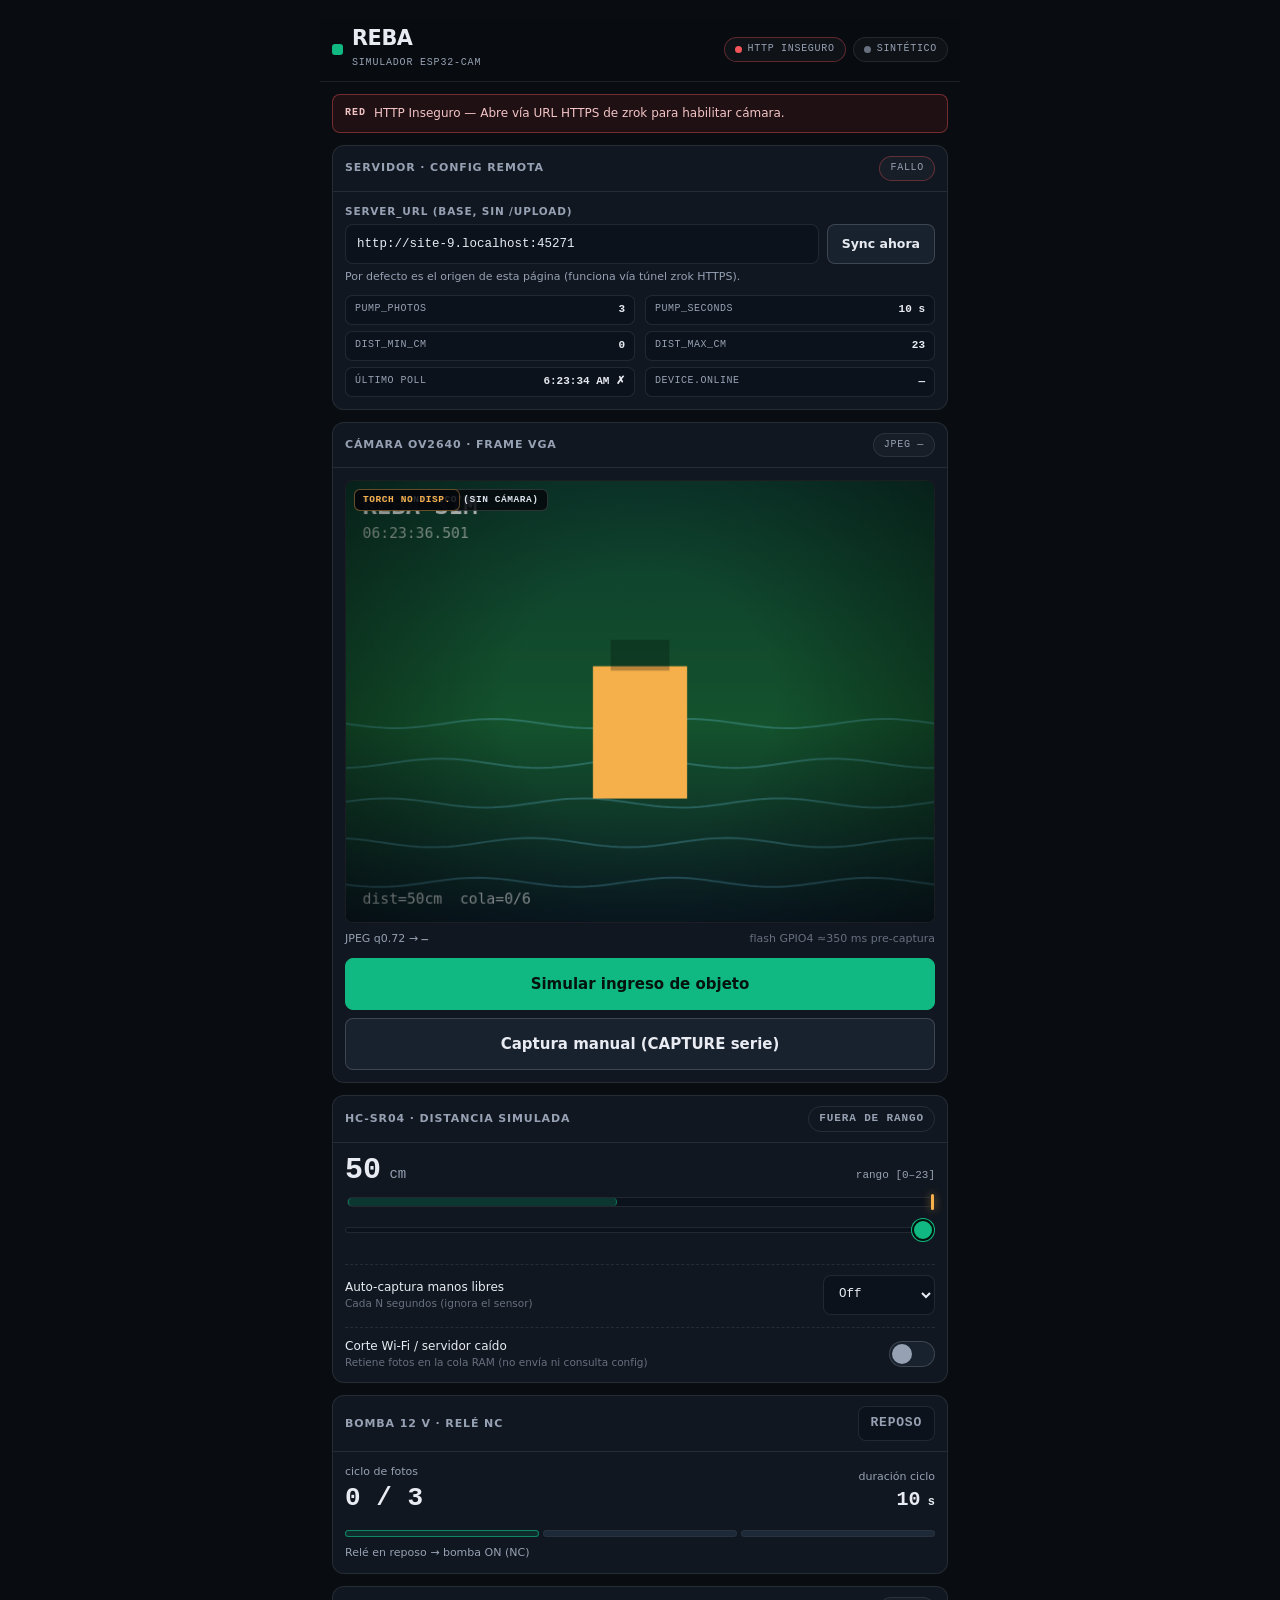
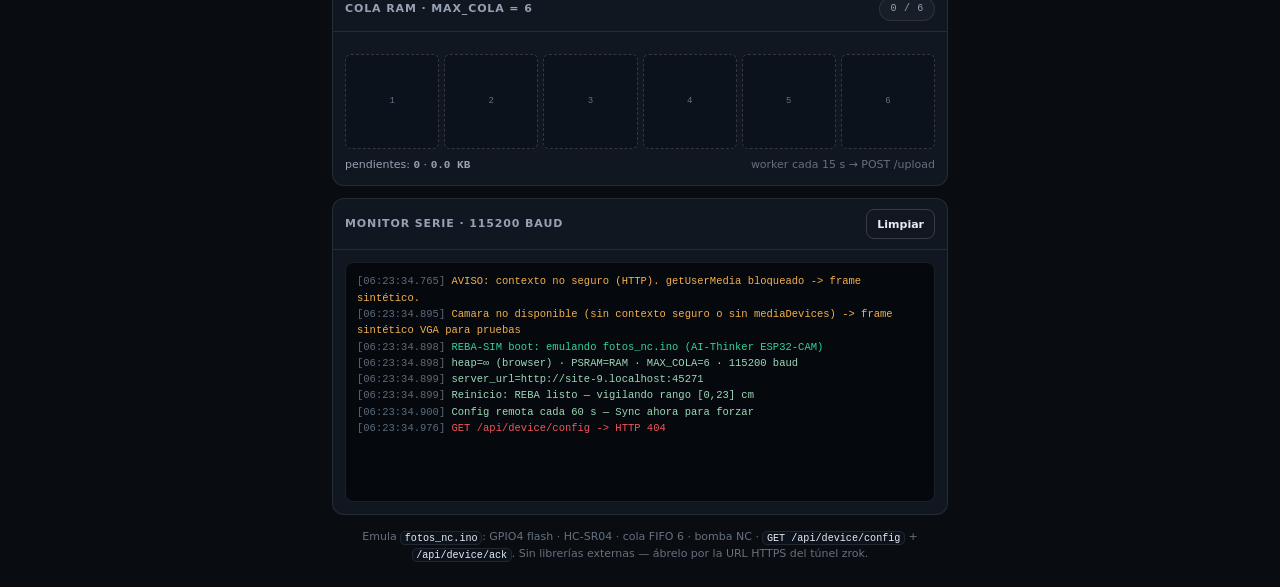
==== commit 5a1de2f0: "feat: contador de polls ESP32 + boton Reconectar en dashboard - server: device_state cuenta polls (t" ====
--- a/static/simulador_esp32.html
+++ b/static/simulador_esp32.html
@@ -478,6 +478,7 @@
   pumpEndsAt: 0,
   pumpManual: false,
   lastPumpCmdId: 0,
+  lastReconnectCmdId: 0,
   sendBusy: false,
   autoTimer: null,
   lastPoll: null,               // {ok, info, ts}
@@ -890,6 +891,18 @@
   if ('wifi_ssid' in cfg || 'wifi_pass' in cfg || 'server_url' in cfg) {
     log('Config: claves de red recibidas (no aplicables en el simulador web)');
   }
+  if ('reconnect_cmd' in cfg) {
+    // "<unix_ts>" — reconexión forzada de un solo uso (botón del dashboard).
+    // El firmware hace WiFi.disconnect + poll inmediato; el simulador no
+    // tiene WiFi real: equivale a ejecutar pollConfig() ya + ack.
+    const id = parseInt(cfg.reconnect_cmd, 10);
+    if (!isNaN(id) && id > 0 && id > state.lastReconnectCmdId) {
+      state.lastReconnectCmdId = id;
+      log('Cmd reconexion pendiente: id=' + id + ' — WiFi.disconnect + poll inmediato (simulado)', 'warn');
+      ackReconnectCmd(id);
+      pollConfig();
+    }
+  }
 }
 
 async function ackPumpCmd(cmdId) {
@@ -902,6 +915,19 @@
     log('Ack bomba cmd ' + cmdId + ' -> HTTP ' + resp.status, resp.ok ? 'ok' : 'warn');
   } catch (e) {
     log('Ack bomba cmd ' + cmdId + ' -> sin respuesta (el TTL del server lo expirará)', 'warn');
+  }
+}
+
+async function ackReconnectCmd(cmdId) {
+  try {
+    const resp = await fetchT(state.serverUrl + '/api/device/ack', {
+      method: 'POST',
+      headers: { 'Content-Type': 'application/json', 'skip_zrok_interstitial': 'true' },
+      body: JSON.stringify({ cmd_id: cmdId }),
+    }, 10000);
+    log('Ack reconexion cmd ' + cmdId + ' -> HTTP ' + resp.status, resp.ok ? 'ok' : 'warn');
+  } catch (e) {
+    log('Ack reconexion cmd ' + cmdId + ' -> sin respuesta (el TTL del server lo expirará)', 'warn');
   }
 }
 
